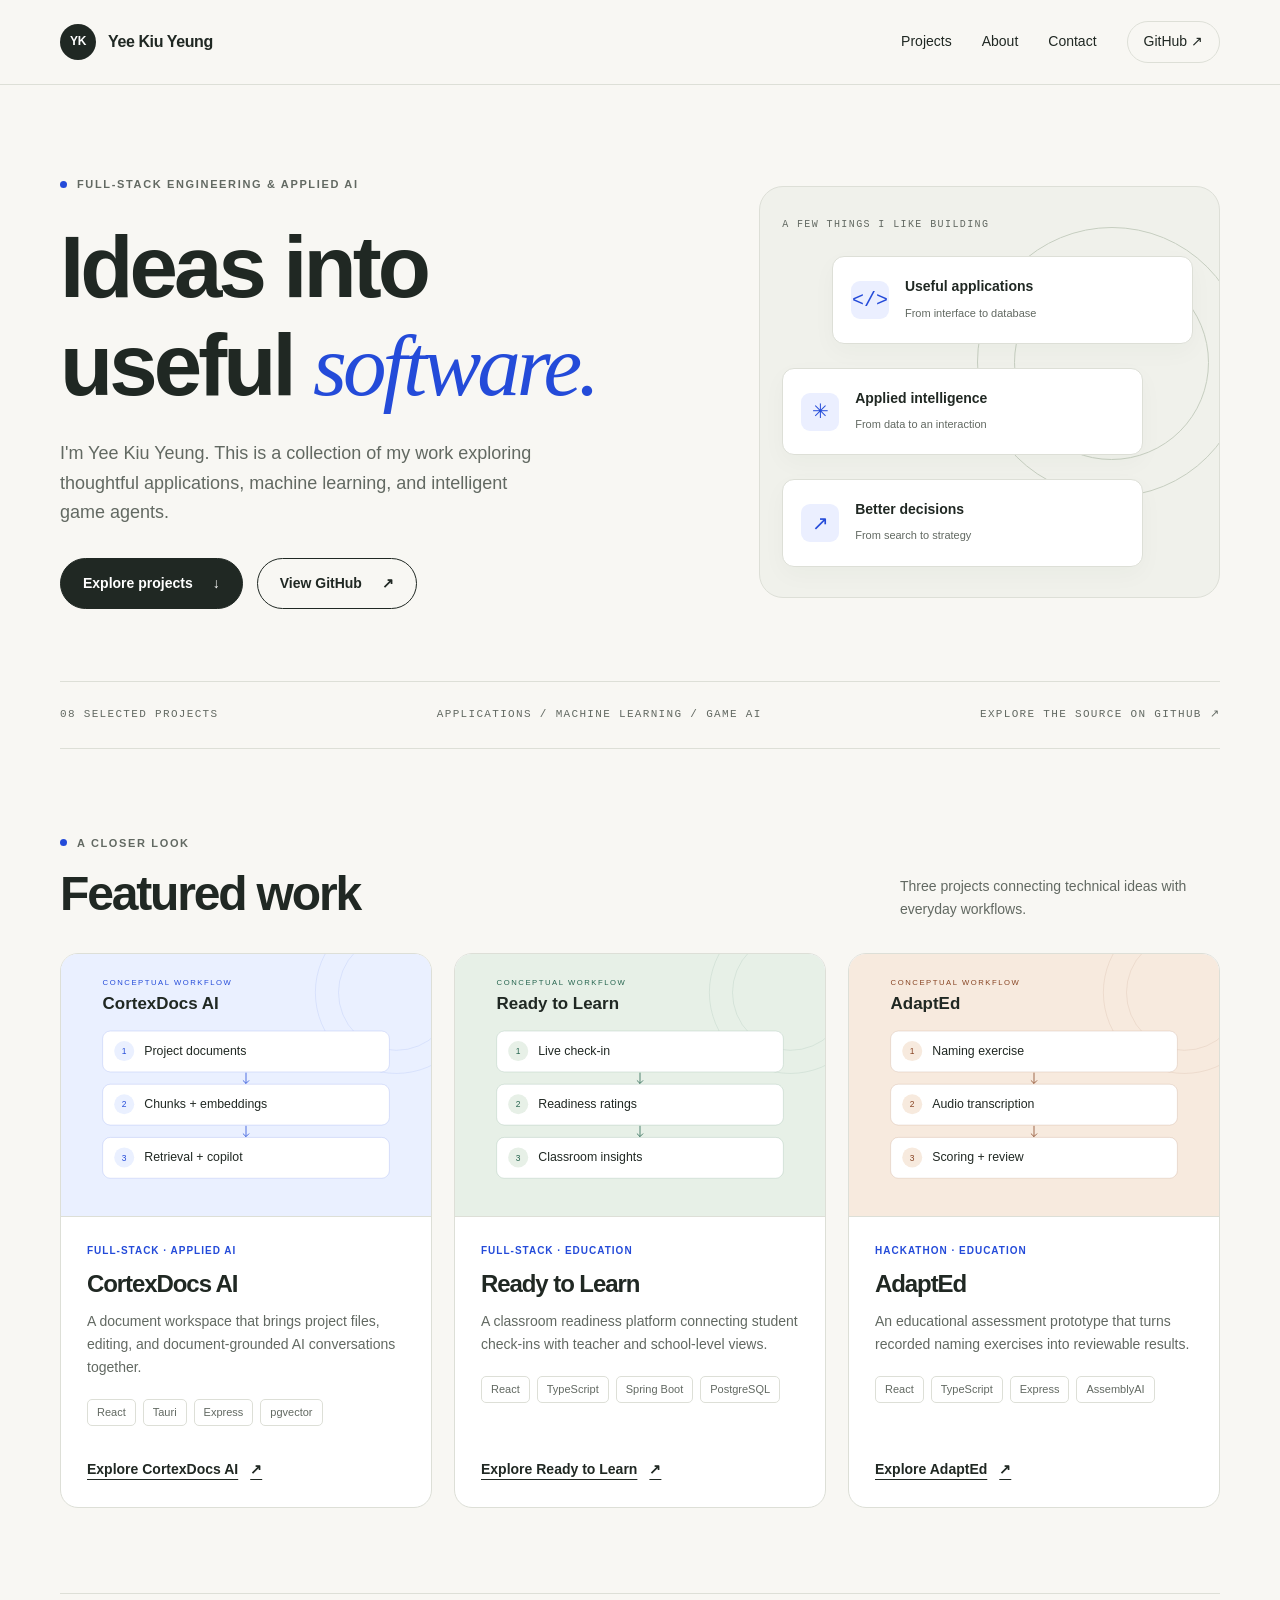
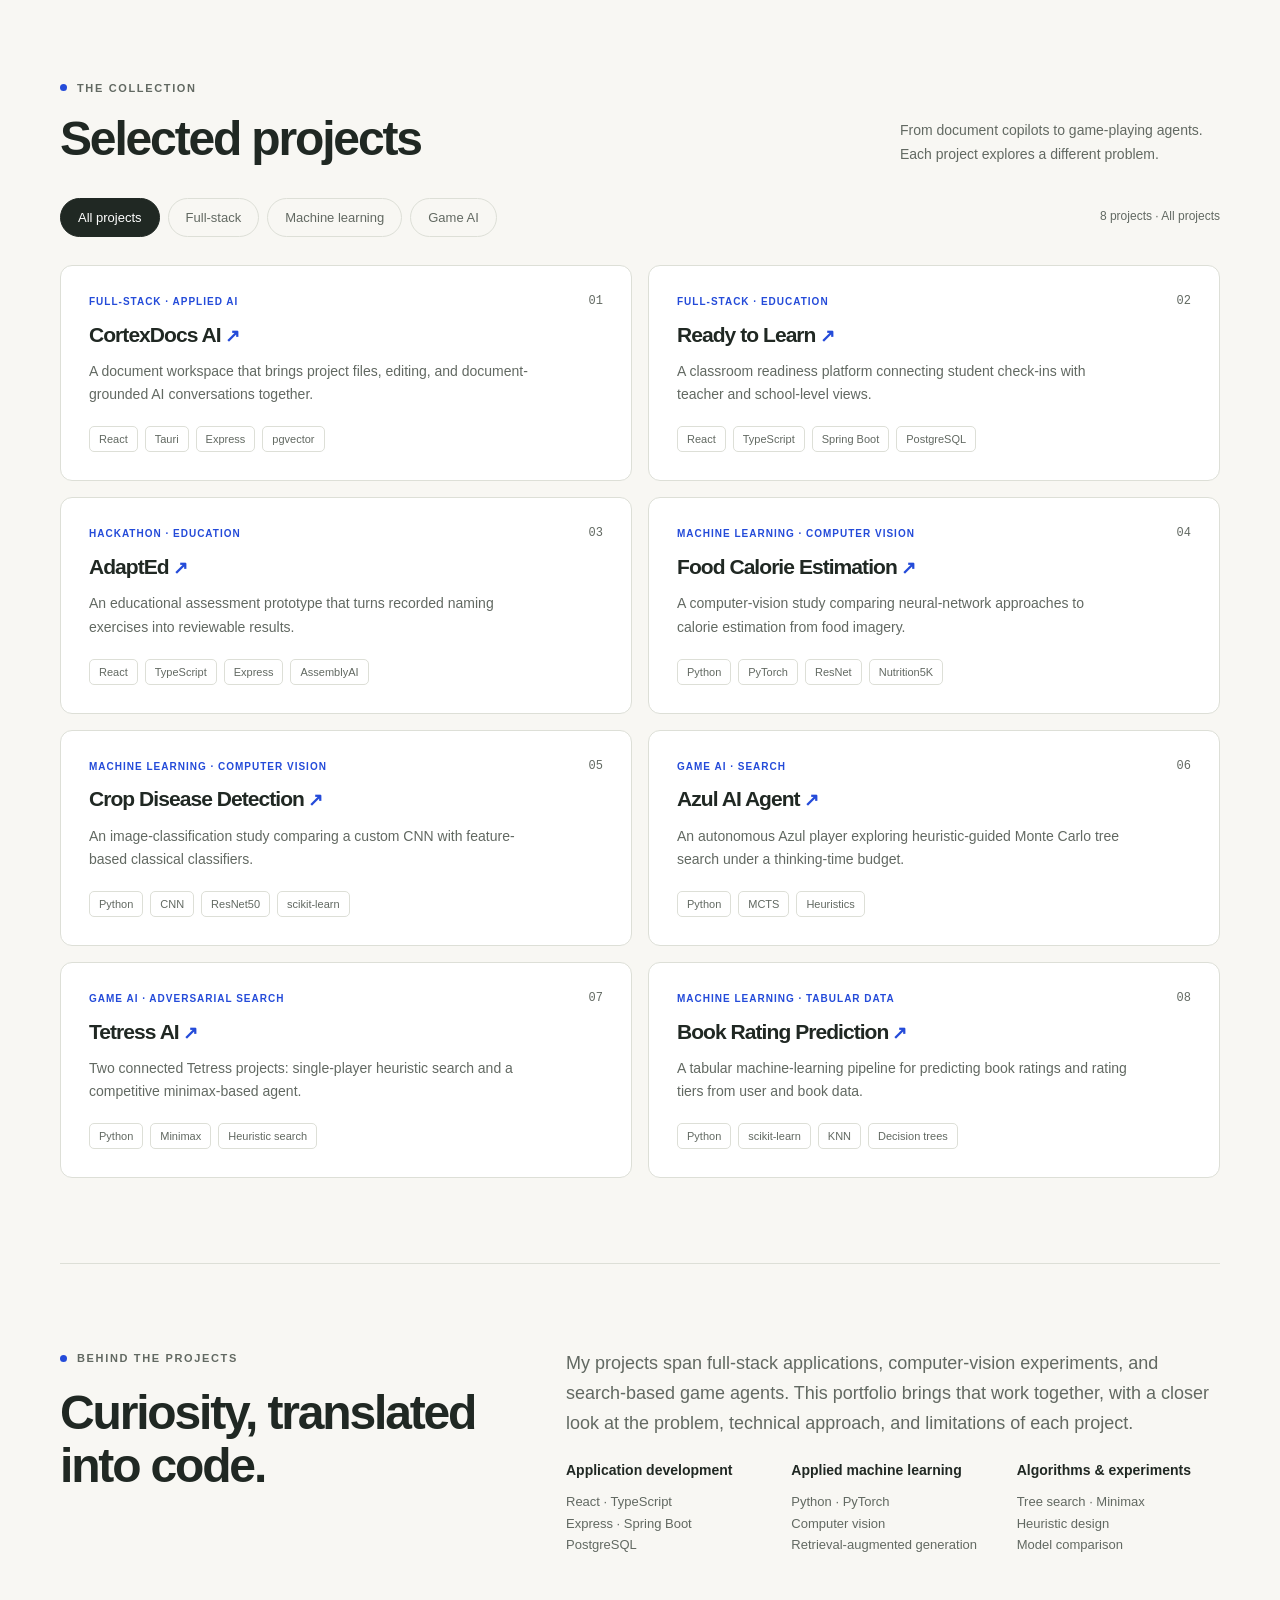
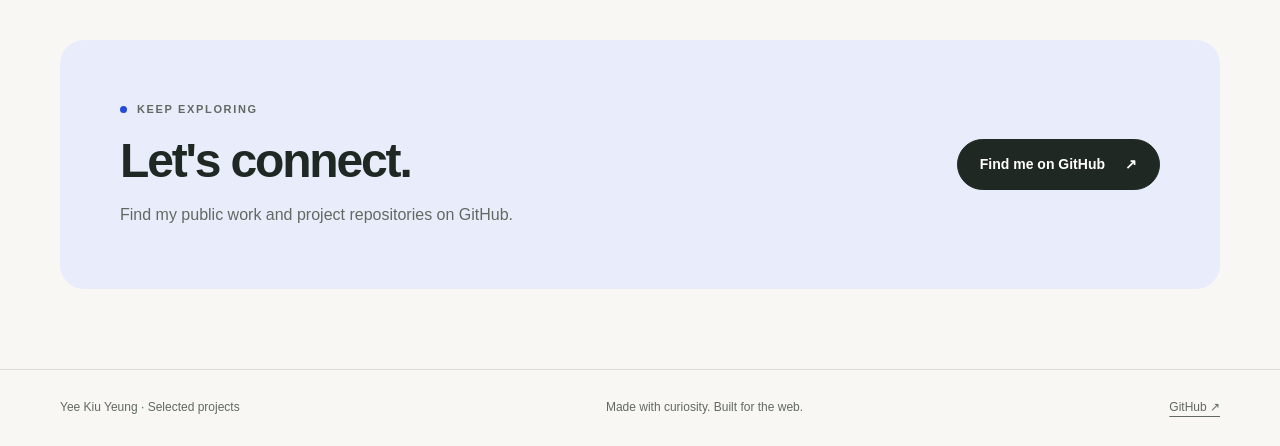
==== index.html @ 4e9853c0 "update website" ====
<!doctype html>
<html lang="en">
<head>
  <meta charset="utf-8">
  <meta name="viewport" content="width=device-width, initial-scale=1">
  <meta name="description" content="Explore Yee Kiu Yeung’s portfolio of full-stack applications, applied machine learning, and intelligent game agents.">
  <meta name="theme-color" content="#f8f7f3">
  <title>Full-stack engineering &amp; applied AI | Yee Kiu Yeung</title>
  <link rel="canonical" href="https://yeungeqq.github.io/personal_website/">
  <meta property="og:type" content="website">
  <meta property="og:title" content="Full-stack engineering &amp; applied AI | Yee Kiu Yeung">
  <meta property="og:description" content="Explore Yee Kiu Yeung’s portfolio of full-stack applications, applied machine learning, and intelligent game agents.">
  <meta property="og:url" content="https://yeungeqq.github.io/personal_website/">
  <meta property="og:site_name" content="Yee Kiu Yeung — Portfolio">
  <meta name="twitter:card" content="summary">
  <link rel="icon" href="./assets/images/favicon.svg" type="image/svg+xml">
  <link rel="stylesheet" href="./assets/css/styles.css">
  <script src="./assets/js/main.js" defer></script>
</head>
<body>
  <a class="skip-link" href="#main">Skip to content</a>
  <header class="site-header">
    <div class="wrap header-inner">
      <a class="brand" href="./index.html" aria-label="Yee Kiu Yeung, home"><span class="monogram" aria-hidden="true">YK</span>Yee Kiu Yeung</a>
      <button class="menu-toggle" type="button" data-menu-toggle aria-expanded="false" aria-controls="site-navigation" hidden>Menu</button>
      <nav class="site-nav" id="site-navigation" aria-label="Main navigation">
        <a href="./index.html#projects">Projects</a><a href="./index.html#about">About</a><a href="./index.html#contact">Contact</a>
        <a class="nav-github" href="https://github.com/yeungeqq">GitHub <span aria-hidden="true">↗</span></a>
      </nav>
    </div>
  </header>
  <main id="main">
    <div class="wrap">
      <section class="hero" aria-labelledby="intro-title">
        <div class="hero-copy"><div class="eyebrow">Full-stack engineering &amp; applied AI</div>
          <h1 id="intro-title">Ideas into<br>useful <em>software.</em></h1>
          <p>I'm Yee Kiu Yeung. This is a collection of my work exploring thoughtful applications, machine learning, and intelligent game agents.</p>
          <div class="actions"><a class="button primary" href="#projects">Explore projects <span aria-hidden="true">↓</span></a><a class="button" href="https://github.com/yeungeqq">View GitHub <span aria-hidden="true">↗</span></a></div>
        </div>
        <div class="hero-art" aria-hidden="true"><div class="art-label">A FEW THINGS I LIKE BUILDING</div><div class="orbit"></div><div class="orbit second"></div>
          <div class="art-block"><span class="art-symbol">&lt;/&gt;</span><div><b>Useful applications</b><small>From interface to database</small></div></div>
          <div class="art-block"><span class="art-symbol">✳</span><div><b>Applied intelligence</b><small>From data to an interaction</small></div></div>
          <div class="art-block"><span class="art-symbol">↗</span><div><b>Better decisions</b><small>From search to strategy</small></div></div>
        </div>
      </section>
      <div class="intro-strip"><span>08 selected projects</span><span>Applications / Machine learning / Game AI</span><span>Explore the source on GitHub ↗</span></div>
      <section class="section" aria-labelledby="featured-title"><div class="section-heading"><div><div class="eyebrow">A closer look</div><h2 id="featured-title">Featured work</h2></div><p>Three projects connecting technical ideas with everyday workflows.</p></div><div class="featured-grid"><article class="featured-card">
      <div class="project-visual"><img src="./assets/images/cortexdocs.svg" alt="Conceptual workflow: Project documents → Chunks + embeddings → Retrieval + copilot" width="480" height="340" loading="lazy"></div>
      <div class="featured-body"><span class="category-label">Full-stack · Applied AI</span><h3>CortexDocs AI</h3><p>A document workspace that brings project files, editing, and document-grounded AI conversations together.</p><ul class="tags" aria-label="Technologies"><li>React</li><li>Tauri</li><li>Express</li><li>pgvector</li></ul><a class="text-link" href="./projects/cortexdocs.html">Explore CortexDocs AI <span aria-hidden="true">↗</span></a></div>
    </article><article class="featured-card">
      <div class="project-visual"><img src="./assets/images/ready-to-learn.svg" alt="Conceptual workflow: Live check-in → Readiness ratings → Classroom insights" width="480" height="340" loading="lazy"></div>
      <div class="featured-body"><span class="category-label">Full-stack · Education</span><h3>Ready to Learn</h3><p>A classroom readiness platform connecting student check-ins with teacher and school-level views.</p><ul class="tags" aria-label="Technologies"><li>React</li><li>TypeScript</li><li>Spring Boot</li><li>PostgreSQL</li></ul><a class="text-link" href="./projects/ready-to-learn.html">Explore Ready to Learn <span aria-hidden="true">↗</span></a></div>
    </article><article class="featured-card">
      <div class="project-visual"><img src="./assets/images/adapted.svg" alt="Conceptual workflow: Naming exercise → Audio transcription → Scoring + review" width="480" height="340" loading="lazy"></div>
      <div class="featured-body"><span class="category-label">Hackathon · Education</span><h3>AdaptEd</h3><p>An educational assessment prototype that turns recorded naming exercises into reviewable results.</p><ul class="tags" aria-label="Technologies"><li>React</li><li>TypeScript</li><li>Express</li><li>AssemblyAI</li></ul><a class="text-link" href="./projects/adapted.html">Explore AdaptEd <span aria-hidden="true">↗</span></a></div>
    </article></div></section>
      <section class="section all-projects" id="projects" aria-labelledby="projects-title"><div class="section-heading"><div><div class="eyebrow">The collection</div><h2 id="projects-title">Selected projects</h2></div><p>From document copilots to game-playing agents. Each project explores a different problem.</p></div>
        <div class="filter-bar"><div class="filters" data-filters role="group" aria-label="Filter projects by category" hidden>
          <button type="button" data-category="all" aria-pressed="true">All projects</button><button type="button" data-category="full-stack" aria-pressed="false">Full-stack</button><button type="button" data-category="machine-learning" aria-pressed="false">Machine learning</button><button type="button" data-category="game-ai" aria-pressed="false">Game AI</button>
        </div><p class="filter-status" data-filter-status role="status" aria-live="polite" aria-atomic="true">8 projects · All projects</p></div><div class="project-grid"><article class="project-card" data-project-card data-category="full-stack">
      <div class="card-top"><div><div class="category-label">Full-stack · Applied AI</div><h3><a href="./projects/cortexdocs.html">CortexDocs AI</a></h3></div><span class="project-number" aria-hidden="true">01</span></div>
      <p>A document workspace that brings project files, editing, and document-grounded AI conversations together.</p><ul class="tags" aria-label="Technologies"><li>React</li><li>Tauri</li><li>Express</li><li>pgvector</li></ul></article><article class="project-card" data-project-card data-category="full-stack">
      <div class="card-top"><div><div class="category-label">Full-stack · Education</div><h3><a href="./projects/ready-to-learn.html">Ready to Learn</a></h3></div><span class="project-number" aria-hidden="true">02</span></div>
      <p>A classroom readiness platform connecting student check-ins with teacher and school-level views.</p><ul class="tags" aria-label="Technologies"><li>React</li><li>TypeScript</li><li>Spring Boot</li><li>PostgreSQL</li></ul></article><article class="project-card" data-project-card data-category="full-stack">
      <div class="card-top"><div><div class="category-label">Hackathon · Education</div><h3><a href="./projects/adapted.html">AdaptEd</a></h3></div><span class="project-number" aria-hidden="true">03</span></div>
      <p>An educational assessment prototype that turns recorded naming exercises into reviewable results.</p><ul class="tags" aria-label="Technologies"><li>React</li><li>TypeScript</li><li>Express</li><li>AssemblyAI</li></ul></article><article class="project-card" data-project-card data-category="machine-learning">
      <div class="card-top"><div><div class="category-label">Machine learning · Computer vision</div><h3><a href="./projects/food-calorie-estimation.html">Food Calorie Estimation</a></h3></div><span class="project-number" aria-hidden="true">04</span></div>
      <p>A computer-vision study comparing neural-network approaches to calorie estimation from food imagery.</p><ul class="tags" aria-label="Technologies"><li>Python</li><li>PyTorch</li><li>ResNet</li><li>Nutrition5K</li></ul></article><article class="project-card" data-project-card data-category="machine-learning">
      <div class="card-top"><div><div class="category-label">Machine learning · Computer vision</div><h3><a href="./projects/crop-disease-detection.html">Crop Disease Detection</a></h3></div><span class="project-number" aria-hidden="true">05</span></div>
      <p>An image-classification study comparing a custom CNN with feature-based classical classifiers.</p><ul class="tags" aria-label="Technologies"><li>Python</li><li>CNN</li><li>ResNet50</li><li>scikit-learn</li></ul></article><article class="project-card" data-project-card data-category="game-ai">
      <div class="card-top"><div><div class="category-label">Game AI · Search</div><h3><a href="./projects/azul-ai.html">Azul AI Agent</a></h3></div><span class="project-number" aria-hidden="true">06</span></div>
      <p>An autonomous Azul player exploring heuristic-guided Monte Carlo tree search under a thinking-time budget.</p><ul class="tags" aria-label="Technologies"><li>Python</li><li>MCTS</li><li>Heuristics</li></ul></article><article class="project-card" data-project-card data-category="game-ai">
      <div class="card-top"><div><div class="category-label">Game AI · Adversarial search</div><h3><a href="./projects/tetress-ai.html">Tetress AI</a></h3></div><span class="project-number" aria-hidden="true">07</span></div>
      <p>Two connected Tetress projects: single-player heuristic search and a competitive minimax-based agent.</p><ul class="tags" aria-label="Technologies"><li>Python</li><li>Minimax</li><li>Heuristic search</li></ul></article><article class="project-card" data-project-card data-category="machine-learning">
      <div class="card-top"><div><div class="category-label">Machine learning · Tabular data</div><h3><a href="./projects/book-rating-prediction.html">Book Rating Prediction</a></h3></div><span class="project-number" aria-hidden="true">08</span></div>
      <p>A tabular machine-learning pipeline for predicting book ratings and rating tiers from user and book data.</p><ul class="tags" aria-label="Technologies"><li>Python</li><li>scikit-learn</li><li>KNN</li><li>Decision trees</li></ul></article></div>
      </section>
      <section class="section about" id="about" aria-labelledby="about-title"><div><div class="eyebrow">Behind the projects</div><h2 id="about-title">Curiosity, translated<br>into code.</h2></div><div class="about-copy"><p>My projects span full-stack applications, computer-vision experiments, and search-based game agents. This portfolio brings that work together, with a closer look at the problem, technical approach, and limitations of each project.</p><div class="skills"><div><h3>Application development</h3><p>React · TypeScript<br>Express · Spring Boot<br>PostgreSQL</p></div><div><h3>Applied machine learning</h3><p>Python · PyTorch<br>Computer vision<br>Retrieval-augmented generation</p></div><div><h3>Algorithms &amp; experiments</h3><p>Tree search · Minimax<br>Heuristic design<br>Model comparison</p></div></div></div></section>
      <section class="contact" id="contact" aria-labelledby="contact-title"><div><div class="eyebrow">Keep exploring</div><h2 id="contact-title">Let's connect.</h2><p>Find my public work and project repositories on GitHub.</p></div><a class="button primary" href="https://github.com/yeungeqq">Find me on GitHub <span aria-hidden="true">↗</span></a></section>
    </div></main>
  <footer class="site-footer"><div class="wrap footer-inner"><span>Yee Kiu Yeung · Selected projects</span><span>Made with curiosity. Built for the web.</span><a href="https://github.com/yeungeqq">GitHub ↗</a></div></footer>
</body>
</html>
---- assets/css/styles.css ----
/* Shared design system. No external fonts or runtime dependencies. */
:root {
  color-scheme: light;
  --paper: #f8f7f3;
  --ink: #202823;
  --muted: #626962;
  --line: #dddfd7;
  --blue: #244bd9;
  --white: #fff;
  --radius: 18px;
  --max: 1160px;
}
* { box-sizing: border-box; }
html { scroll-behavior: smooth; scroll-padding-top: 100px; }
body { margin: 0; background: var(--paper); color: var(--ink); font: 16px/1.65 -apple-system, BlinkMacSystemFont, 'Segoe UI', sans-serif; }
[hidden] { display: none !important; }
a { color: inherit; text-decoration-thickness: 1px; text-underline-offset: 5px; }
a:hover { color: var(--blue); }
button { font: inherit; cursor: pointer; }
button, a { -webkit-tap-highlight-color: transparent; }
:focus-visible { outline: 3px solid var(--blue); outline-offset: 5px; }
img { display: block; width: 100%; height: auto; }
figure { margin: 0; }
h1, h2, h3, p { margin: 0; }
h1, h2, h3 { line-height: 1.12; letter-spacing: -.045em; }
h1 { font-size: clamp(2.9rem, 6.8vw, 5.75rem); font-weight: 600; }
h2 { font-size: clamp(2rem, 4vw, 3rem); font-weight: 600; }
h3 { font-size: 1.5rem; font-weight: 600; }
p { color: var(--muted); }
.wrap { width: min(var(--max), calc(100% - 64px)); margin-inline: auto; }
.skip-link { position: fixed; top: -100px; left: 20px; z-index: 10; padding: 12px 20px; background: var(--white); }
.skip-link:focus { top: 12px; }
.site-header { position: sticky; top: 0; z-index: 5; background: rgba(248,247,243,.97); border-bottom: 1px solid var(--line); }
.header-inner { min-height: 84px; display: flex; align-items: center; justify-content: space-between; gap: 24px; }
.brand { display: inline-flex; align-items: center; gap: 12px; text-decoration: none; font-weight: 650; letter-spacing: -.025em; white-space: nowrap; }
.monogram { display: grid; place-items: center; width: 36px; height: 36px; border-radius: 50%; background: var(--ink); color: white; font-size: 12px; letter-spacing: -.02em; }
.site-nav { display: flex; align-items: center; gap: 30px; }
.site-nav a { font-size: 14px; text-decoration: none; }
.site-nav .nav-github { border: 1px solid var(--line); border-radius: 30px; padding: 8px 16px; }
.menu-toggle { display: none; border: 1px solid var(--line); background: transparent; border-radius: 8px; padding: 7px 12px; }
.eyebrow { display: flex; align-items: center; gap: 10px; text-transform: uppercase; letter-spacing: .15em; font-size: 11px; font-weight: 650; color: var(--muted); }
.eyebrow::before { content: ''; width: 7px; height: 7px; background: var(--blue); border-radius: 50%; flex-shrink: 0; }
.hero { padding-block: 90px 72px; display: grid; grid-template-columns: 1.4fr 1fr; align-items: center; gap: 54px; }
.hero h1 { margin-block: 25px; }
.hero h1 em { color: var(--blue); font-family: Georgia, serif; font-weight: 400; }
.hero-copy > p { font-size: 18px; max-width: 490px; }
.actions { display: flex; flex-wrap: wrap; gap: 14px; align-items: center; margin-top: 30px; }
.button { display: inline-flex; align-items: center; justify-content: center; gap: 20px; padding: 13px 22px; border: 1px solid var(--ink); border-radius: 30px; text-decoration: none; font-size: 14px; font-weight: 600; }
.button.primary { background: var(--ink); color: white; }
.button:hover { border-color: var(--blue); background: var(--blue); color: white; }
.text-link { display: inline-flex; gap: 12px; align-items: center; font-size: 14px; font-weight: 600; }
.hero-art { position: relative; padding: 30px 22px; min-height: 350px; border: 1px solid var(--line); border-radius: 24px; background: #f0f1eb; overflow: hidden; }
.art-label { font: 10px/1.5 monospace; letter-spacing: .14em; color: var(--muted); }
.orbit { position: absolute; width: 270px; height: 270px; border: 1px solid #c6cec0; border-radius: 50%; right: -28px; top: 40px; }
.orbit.second { width: 195px; height: 195px; right: 10px; top: 78px; }
.art-block { position: relative; display: flex; align-items: center; gap: 16px; width: 87%; margin-top: 24px; padding: 18px; background: var(--white); border: 1px solid var(--line); border-radius: 12px; box-shadow: 0 8px 24px #26332408; }
.art-block:nth-of-type(4) { margin-left: 12%; }
.art-block b { display: block; font-size: 14px; font-weight: 600; }
.art-block small { color: var(--muted); font-size: 11px; }
.art-symbol { display: grid; place-items: center; width: 38px; height: 38px; border-radius: 9px; background: #ebefff; color: var(--blue); font: 20px monospace; flex-shrink: 0; }
.intro-strip { display: flex; justify-content: space-between; gap: 20px; flex-wrap: wrap; padding: 24px 0; border-top: 1px solid var(--line); border-bottom: 1px solid var(--line); color: var(--muted); font: 11px/1.6 monospace; text-transform: uppercase; letter-spacing: .12em; }
.section { padding-block: 85px; }
.section-heading { display: flex; justify-content: space-between; align-items: end; gap: 24px; margin-bottom: 32px; }
.section-heading .eyebrow { margin-bottom: 15px; }
.section-heading > p { max-width: 320px; font-size: 14px; }
.featured-grid { display: grid; grid-template-columns: repeat(3, 1fr); gap: 22px; }
.featured-card { display: flex; flex-direction: column; min-width: 0; border-radius: var(--radius); background: var(--white); border: 1px solid var(--line); overflow: hidden; transition: transform .2s, box-shadow .2s; }
.featured-card:hover { transform: translateY(-4px); box-shadow: 0 12px 30px #2028230c; }
.project-visual { background: #eef1fb; border-bottom: 1px solid var(--line); }
.featured-body { padding: 26px; display: flex; flex-direction: column; flex: 1; align-items: start; }
.category-label { font-size: 10px; text-transform: uppercase; letter-spacing: .1em; color: var(--blue); font-weight: 700; margin-bottom: 12px; }
.featured-body h3 { margin-bottom: 12px; }
.featured-body p { font-size: 14px; }
.tags { display: flex; flex-wrap: wrap; gap: 7px; padding: 0; list-style: none; margin: 20px 0; }
.tags li { font-size: 11px; border: 1px solid var(--line); padding: 3px 9px; border-radius: 5px; color: var(--muted); }
.featured-body .text-link { margin-top: auto; padding-top: 12px; }
.all-projects { border-top: 1px solid var(--line); }
.filter-bar { display: flex; align-items: center; justify-content: space-between; flex-wrap: wrap; gap: 18px; margin-bottom: 28px; }
.filters { display: flex; flex-wrap: wrap; gap: 8px; }
.filters button { border: 1px solid var(--line); border-radius: 30px; background: transparent; padding: 8px 17px; font-size: 13px; color: var(--muted); }
.filters button[aria-pressed='true'] { background: var(--ink); border-color: var(--ink); color: white; }
.filter-status { font-size: 12px; }
.project-grid { display: grid; grid-template-columns: repeat(2, 1fr); gap: 16px; }
.project-card { padding: 28px; background: var(--white); border: 1px solid var(--line); border-radius: 12px; min-width: 0; }
.card-top { display: flex; justify-content: space-between; align-items: start; gap: 20px; }
.project-card h3 { font-size: 21px; }
.project-card h3 a { text-decoration: none; }
.project-card h3 a::after { content: ' ↗'; color: var(--blue); font-size: 18px; }
.project-number { font: 12px monospace; color: var(--muted); }
.project-card p { font-size: 14px; margin-top: 14px; max-width: 450px; }
.project-card .tags { margin-bottom: 0; }
.about { display: grid; grid-template-columns: 1fr 1.5fr; gap: 70px; border-top: 1px solid var(--line); }
.about h2 { margin-top: 18px; }
.about-copy > p { font-size: 18px; margin-bottom: 25px; }
.skills { display: grid; grid-template-columns: repeat(3, 1fr); gap: 22px; }
.skills h3 { font-size: 14px; letter-spacing: 0; margin-bottom: 12px; }
.skills p { font-size: 13px; }
.contact { padding: 60px; border-radius: 24px; background: #e9edfb; display: flex; justify-content: space-between; align-items: center; gap: 30px; margin-bottom: 80px; }
.contact h2 { margin: 15px 0; }
.contact p { max-width: 490px; }
.contact .button { flex-shrink: 0; }
.site-footer { border-top: 1px solid var(--line); padding-block: 28px; }
.footer-inner { display: flex; justify-content: space-between; gap: 20px; font-size: 12px; color: var(--muted); }
.detail-hero { padding-block: 48px 40px; }
.back-link { font-size: 13px; }
.detail-hero .eyebrow { margin: 45px 0 18px; }
.detail-hero h1 { font-size: clamp(2.6rem, 6vw, 4.7rem); max-width: 950px; }
.detail-lead { font-size: 21px; max-width: 720px; margin-top: 24px; }
.detail-layout { display: grid; grid-template-columns: minmax(0, 2fr) minmax(0, 1fr); gap: 70px; padding-block: 40px 80px; }
.detail-figure { border: 1px solid var(--line); border-radius: var(--radius); overflow: hidden; }
.detail-figure img { max-height: 420px; object-fit: contain; background: #f0f2fa; }
figcaption { padding: 14px 20px; font-size: 12px; color: var(--muted); background: var(--white); }
.prose h2 { font-size: 26px; margin: 35px 0 16px; }
.prose li { color: var(--muted); margin-bottom: 10px; }
.prose ul { padding-left: 22px; }
.project-aside { align-self: start; padding: 28px; border: 1px solid var(--line); border-radius: var(--radius); background: var(--white); }
.project-aside h2 { font-size: 18px; margin-bottom: 18px; letter-spacing: -.02em; }
.project-aside p { font-size: 13px; }
.project-aside .button { margin-block: 10px 20px; }
.project-aside .text-link { display: flex; margin: 14px 0; }
.note { margin-top: 28px; padding: 20px; border-left: 3px solid var(--blue); background: #eceffc; font-size: 14px; }
.next-project { display: flex; flex-wrap: wrap; justify-content: space-between; gap: 20px; padding-block: 28px; border-top: 1px solid var(--line); margin-bottom: 35px; }
@media (max-width: 1000px) {
  .hero { gap: 30px; grid-template-columns: 1.25fr 1fr; }
  .hero-art { padding: 22px 15px; }
  .art-block { width: 95%; padding: 13px; }
  .art-block:nth-of-type(4) { margin-left: 5%; }
  .featured-grid { gap: 14px; }
  .featured-body { padding: 20px; }
  .about { gap: 35px; }
  .detail-layout { gap: 30px; }
}
@media (max-width: 760px) {
  .wrap { width: calc(100% - 36px); }
  .header-inner { min-height: 72px; flex-wrap: wrap; gap: 12px; padding-block: 15px; }
  .brand { font-size: 14px; }
  .menu-toggle:not([hidden]) { display: block; }
  .site-nav { flex-basis: 100%; flex-wrap: wrap; gap: 18px; padding-block: 10px; }
  .menu-toggle:not([hidden]) + .site-nav:not(.is-open) { display: none; }
  .hero { grid-template-columns: 1fr; padding-block: 55px 40px; }
  .hero h1 { max-width: 560px; }
  .hero-art { min-height: 340px; max-width: 500px; width: 100%; }
  .art-block { width: 80%; }
  .art-block:nth-of-type(4) { margin-left: 15%; }
  .section { padding-block: 55px; }
  .section-heading { align-items: start; flex-direction: column; }
  .featured-grid, .project-grid, .about, .detail-layout { grid-template-columns: 1fr; }
  .featured-grid { gap: 24px; }
  .featured-body { padding: 26px; }
  .project-visual img { max-height: 300px; object-fit: cover; }
  .skills { grid-template-columns: 1fr; }
  .contact { flex-direction: column; align-items: start; padding: 32px 25px; margin-bottom: 50px; }
  .footer-inner { flex-wrap: wrap; }
  .detail-lead { font-size: 18px; }
  .detail-layout { padding-top: 10px; }
  .intro-strip { font-size: 10px; }
}
@media (prefers-reduced-motion: reduce) {
  html { scroll-behavior: auto; }
  *, *::before, *::after { transition: none !important; animation: none !important; }
}
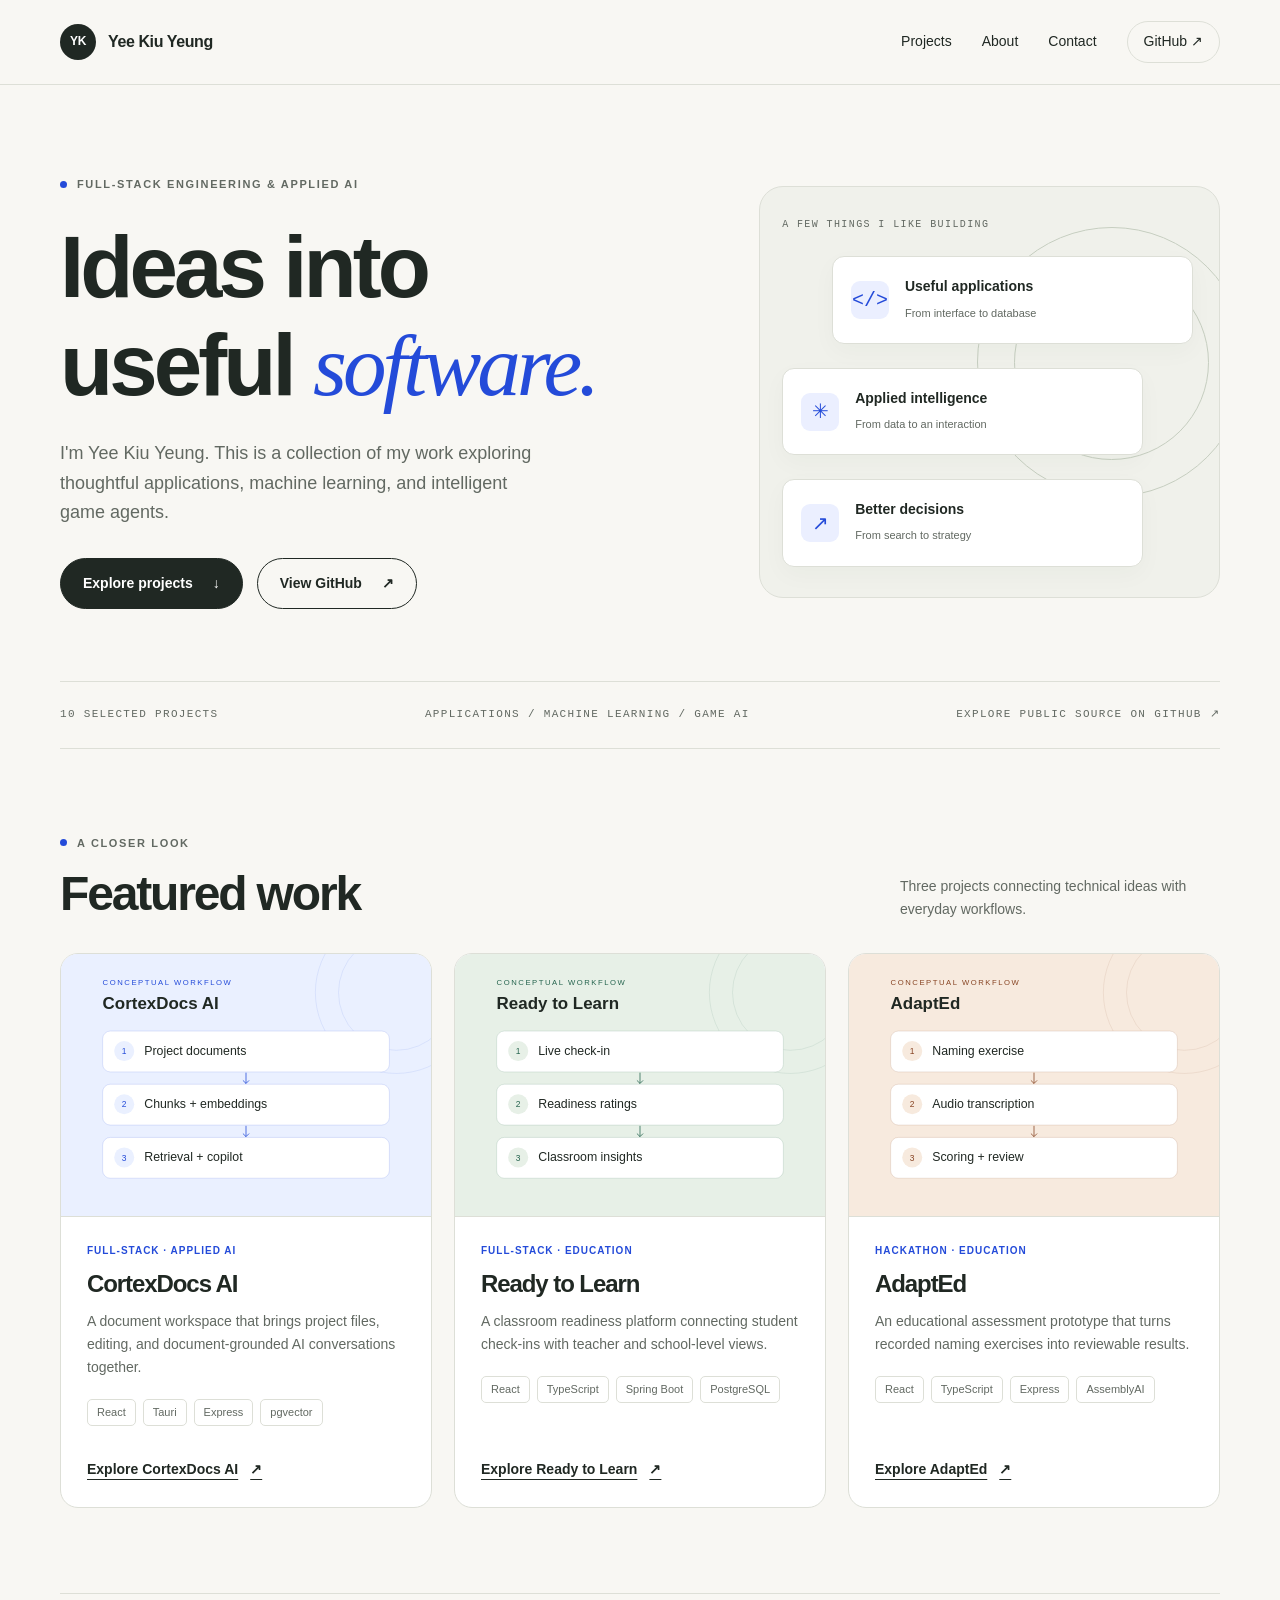
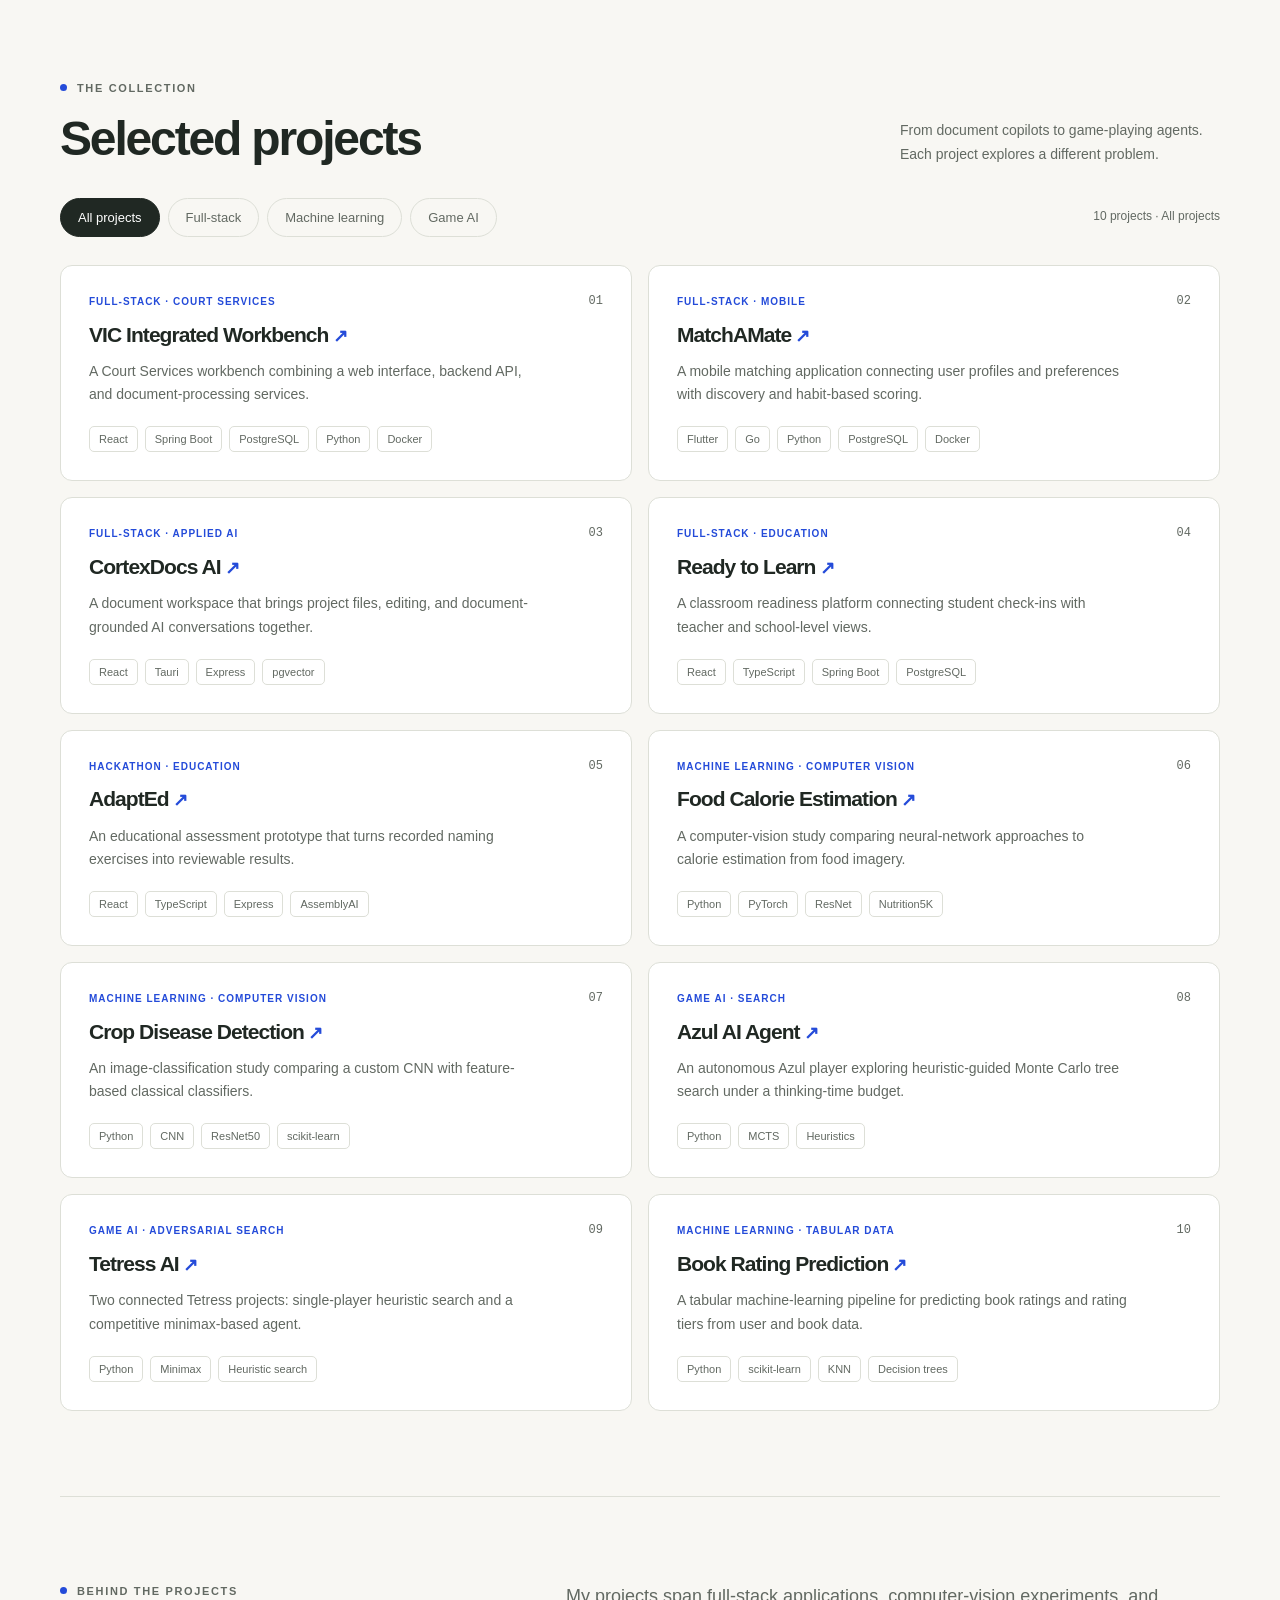
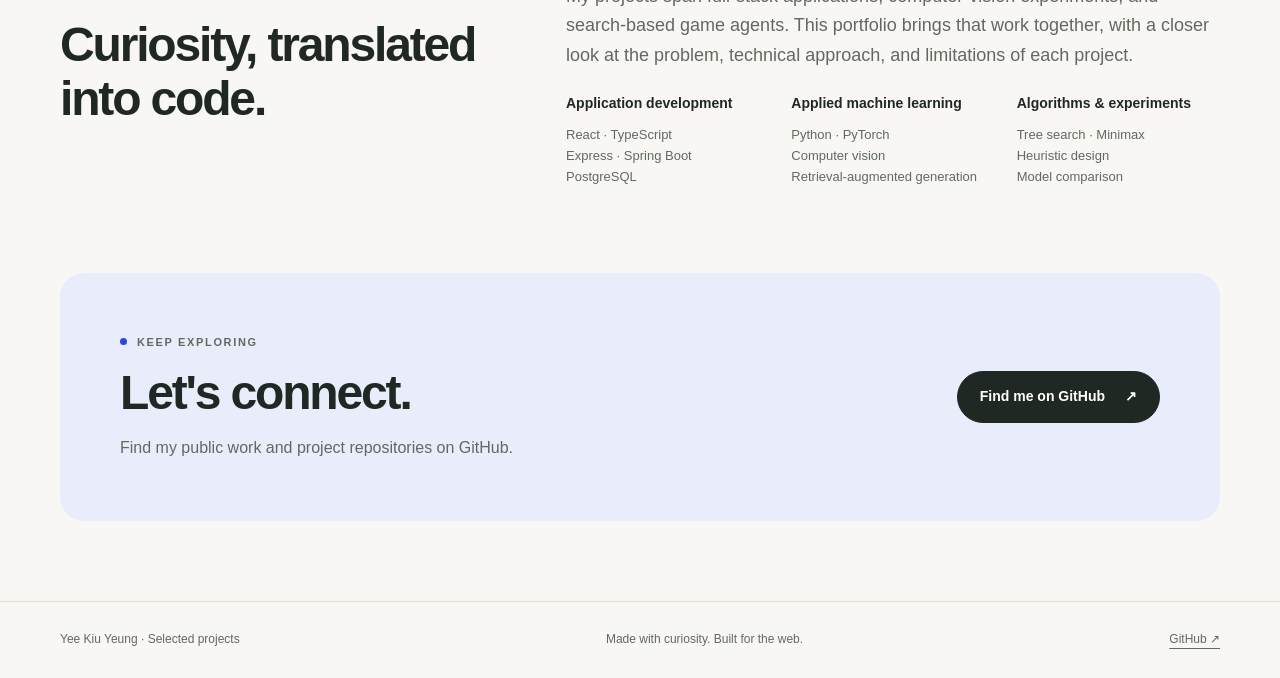
==== commit 35b636da: "update 2 new projects" ====
--- a/index.html
+++ b/index.html
@@ -43,7 +43,7 @@
           <div class="art-block"><span class="art-symbol">↗</span><div><b>Better decisions</b><small>From search to strategy</small></div></div>
         </div>
       </section>
-      <div class="intro-strip"><span>08 selected projects</span><span>Applications / Machine learning / Game AI</span><span>Explore the source on GitHub ↗</span></div>
+      <div class="intro-strip"><span>10 selected projects</span><span>Applications / Machine learning / Game AI</span><span>Explore public source on GitHub ↗</span></div>
       <section class="section" aria-labelledby="featured-title"><div class="section-heading"><div><div class="eyebrow">A closer look</div><h2 id="featured-title">Featured work</h2></div><p>Three projects connecting technical ideas with everyday workflows.</p></div><div class="featured-grid"><article class="featured-card">
       <div class="project-visual"><img src="./assets/images/cortexdocs.svg" alt="Conceptual workflow: Project documents → Chunks + embeddings → Retrieval + copilot" width="480" height="340" loading="lazy"></div>
       <div class="featured-body"><span class="category-label">Full-stack · Applied AI</span><h3>CortexDocs AI</h3><p>A document workspace that brings project files, editing, and document-grounded AI conversations together.</p><ul class="tags" aria-label="Technologies"><li>React</li><li>Tauri</li><li>Express</li><li>pgvector</li></ul><a class="text-link" href="./projects/cortexdocs.html">Explore CortexDocs AI <span aria-hidden="true">↗</span></a></div>
@@ -57,22 +57,26 @@
       <section class="section all-projects" id="projects" aria-labelledby="projects-title"><div class="section-heading"><div><div class="eyebrow">The collection</div><h2 id="projects-title">Selected projects</h2></div><p>From document copilots to game-playing agents. Each project explores a different problem.</p></div>
         <div class="filter-bar"><div class="filters" data-filters role="group" aria-label="Filter projects by category" hidden>
           <button type="button" data-category="all" aria-pressed="true">All projects</button><button type="button" data-category="full-stack" aria-pressed="false">Full-stack</button><button type="button" data-category="machine-learning" aria-pressed="false">Machine learning</button><button type="button" data-category="game-ai" aria-pressed="false">Game AI</button>
-        </div><p class="filter-status" data-filter-status role="status" aria-live="polite" aria-atomic="true">8 projects · All projects</p></div><div class="project-grid"><article class="project-card" data-project-card data-category="full-stack">
-      <div class="card-top"><div><div class="category-label">Full-stack · Applied AI</div><h3><a href="./projects/cortexdocs.html">CortexDocs AI</a></h3></div><span class="project-number" aria-hidden="true">01</span></div>
+        </div><p class="filter-status" data-filter-status role="status" aria-live="polite" aria-atomic="true">10 projects · All projects</p></div><div class="project-grid"><article class="project-card" data-project-card data-category="full-stack">
+      <div class="card-top"><div><div class="category-label">Full-stack · Court Services</div><h3><a href="./projects/vic-integrated-workbench.html">VIC Integrated Workbench</a></h3></div><span class="project-number" aria-hidden="true">01</span></div>
+      <p>A Court Services workbench combining a web interface, backend API, and document-processing services.</p><ul class="tags" aria-label="Technologies"><li>React</li><li>Spring Boot</li><li>PostgreSQL</li><li>Python</li><li>Docker</li></ul></article><article class="project-card" data-project-card data-category="full-stack">
+      <div class="card-top"><div><div class="category-label">Full-stack · Mobile</div><h3><a href="./projects/matchamate.html">MatchAMate</a></h3></div><span class="project-number" aria-hidden="true">02</span></div>
+      <p>A mobile matching application connecting user profiles and preferences with discovery and habit-based scoring.</p><ul class="tags" aria-label="Technologies"><li>Flutter</li><li>Go</li><li>Python</li><li>PostgreSQL</li><li>Docker</li></ul></article><article class="project-card" data-project-card data-category="full-stack">
+      <div class="card-top"><div><div class="category-label">Full-stack · Applied AI</div><h3><a href="./projects/cortexdocs.html">CortexDocs AI</a></h3></div><span class="project-number" aria-hidden="true">03</span></div>
       <p>A document workspace that brings project files, editing, and document-grounded AI conversations together.</p><ul class="tags" aria-label="Technologies"><li>React</li><li>Tauri</li><li>Express</li><li>pgvector</li></ul></article><article class="project-card" data-project-card data-category="full-stack">
-      <div class="card-top"><div><div class="category-label">Full-stack · Education</div><h3><a href="./projects/ready-to-learn.html">Ready to Learn</a></h3></div><span class="project-number" aria-hidden="true">02</span></div>
+      <div class="card-top"><div><div class="category-label">Full-stack · Education</div><h3><a href="./projects/ready-to-learn.html">Ready to Learn</a></h3></div><span class="project-number" aria-hidden="true">04</span></div>
       <p>A classroom readiness platform connecting student check-ins with teacher and school-level views.</p><ul class="tags" aria-label="Technologies"><li>React</li><li>TypeScript</li><li>Spring Boot</li><li>PostgreSQL</li></ul></article><article class="project-card" data-project-card data-category="full-stack">
-      <div class="card-top"><div><div class="category-label">Hackathon · Education</div><h3><a href="./projects/adapted.html">AdaptEd</a></h3></div><span class="project-number" aria-hidden="true">03</span></div>
+      <div class="card-top"><div><div class="category-label">Hackathon · Education</div><h3><a href="./projects/adapted.html">AdaptEd</a></h3></div><span class="project-number" aria-hidden="true">05</span></div>
       <p>An educational assessment prototype that turns recorded naming exercises into reviewable results.</p><ul class="tags" aria-label="Technologies"><li>React</li><li>TypeScript</li><li>Express</li><li>AssemblyAI</li></ul></article><article class="project-card" data-project-card data-category="machine-learning">
-      <div class="card-top"><div><div class="category-label">Machine learning · Computer vision</div><h3><a href="./projects/food-calorie-estimation.html">Food Calorie Estimation</a></h3></div><span class="project-number" aria-hidden="true">04</span></div>
+      <div class="card-top"><div><div class="category-label">Machine learning · Computer vision</div><h3><a href="./projects/food-calorie-estimation.html">Food Calorie Estimation</a></h3></div><span class="project-number" aria-hidden="true">06</span></div>
       <p>A computer-vision study comparing neural-network approaches to calorie estimation from food imagery.</p><ul class="tags" aria-label="Technologies"><li>Python</li><li>PyTorch</li><li>ResNet</li><li>Nutrition5K</li></ul></article><article class="project-card" data-project-card data-category="machine-learning">
-      <div class="card-top"><div><div class="category-label">Machine learning · Computer vision</div><h3><a href="./projects/crop-disease-detection.html">Crop Disease Detection</a></h3></div><span class="project-number" aria-hidden="true">05</span></div>
+      <div class="card-top"><div><div class="category-label">Machine learning · Computer vision</div><h3><a href="./projects/crop-disease-detection.html">Crop Disease Detection</a></h3></div><span class="project-number" aria-hidden="true">07</span></div>
       <p>An image-classification study comparing a custom CNN with feature-based classical classifiers.</p><ul class="tags" aria-label="Technologies"><li>Python</li><li>CNN</li><li>ResNet50</li><li>scikit-learn</li></ul></article><article class="project-card" data-project-card data-category="game-ai">
-      <div class="card-top"><div><div class="category-label">Game AI · Search</div><h3><a href="./projects/azul-ai.html">Azul AI Agent</a></h3></div><span class="project-number" aria-hidden="true">06</span></div>
+      <div class="card-top"><div><div class="category-label">Game AI · Search</div><h3><a href="./projects/azul-ai.html">Azul AI Agent</a></h3></div><span class="project-number" aria-hidden="true">08</span></div>
       <p>An autonomous Azul player exploring heuristic-guided Monte Carlo tree search under a thinking-time budget.</p><ul class="tags" aria-label="Technologies"><li>Python</li><li>MCTS</li><li>Heuristics</li></ul></article><article class="project-card" data-project-card data-category="game-ai">
-      <div class="card-top"><div><div class="category-label">Game AI · Adversarial search</div><h3><a href="./projects/tetress-ai.html">Tetress AI</a></h3></div><span class="project-number" aria-hidden="true">07</span></div>
+      <div class="card-top"><div><div class="category-label">Game AI · Adversarial search</div><h3><a href="./projects/tetress-ai.html">Tetress AI</a></h3></div><span class="project-number" aria-hidden="true">09</span></div>
       <p>Two connected Tetress projects: single-player heuristic search and a competitive minimax-based agent.</p><ul class="tags" aria-label="Technologies"><li>Python</li><li>Minimax</li><li>Heuristic search</li></ul></article><article class="project-card" data-project-card data-category="machine-learning">
-      <div class="card-top"><div><div class="category-label">Machine learning · Tabular data</div><h3><a href="./projects/book-rating-prediction.html">Book Rating Prediction</a></h3></div><span class="project-number" aria-hidden="true">08</span></div>
+      <div class="card-top"><div><div class="category-label">Machine learning · Tabular data</div><h3><a href="./projects/book-rating-prediction.html">Book Rating Prediction</a></h3></div><span class="project-number" aria-hidden="true">10</span></div>
       <p>A tabular machine-learning pipeline for predicting book ratings and rating tiers from user and book data.</p><ul class="tags" aria-label="Technologies"><li>Python</li><li>scikit-learn</li><li>KNN</li><li>Decision trees</li></ul></article></div>
       </section>
       <section class="section about" id="about" aria-labelledby="about-title"><div><div class="eyebrow">Behind the projects</div><h2 id="about-title">Curiosity, translated<br>into code.</h2></div><div class="about-copy"><p>My projects span full-stack applications, computer-vision experiments, and search-based game agents. This portfolio brings that work together, with a closer look at the problem, technical approach, and limitations of each project.</p><div class="skills"><div><h3>Application development</h3><p>React · TypeScript<br>Express · Spring Boot<br>PostgreSQL</p></div><div><h3>Applied machine learning</h3><p>Python · PyTorch<br>Computer vision<br>Retrieval-augmented generation</p></div><div><h3>Algorithms &amp; experiments</h3><p>Tree search · Minimax<br>Heuristic design<br>Model comparison</p></div></div></div></section>
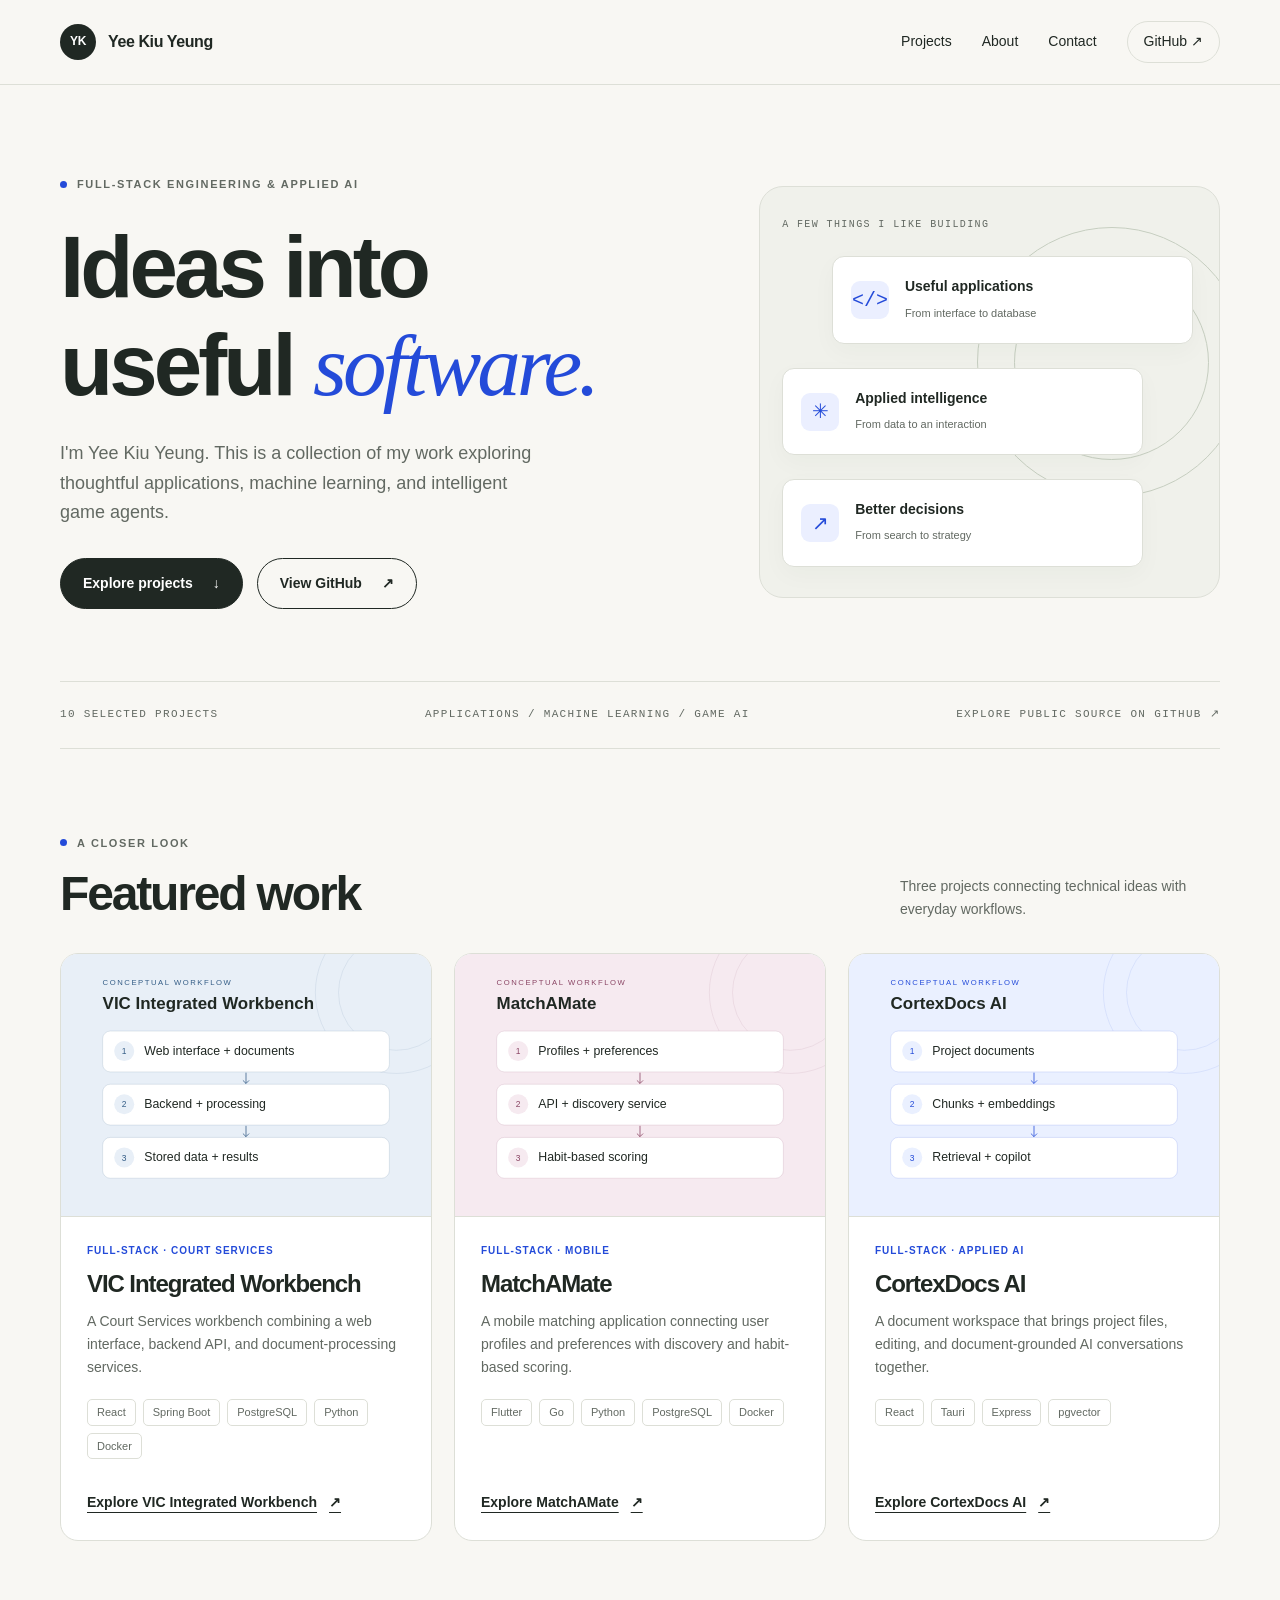
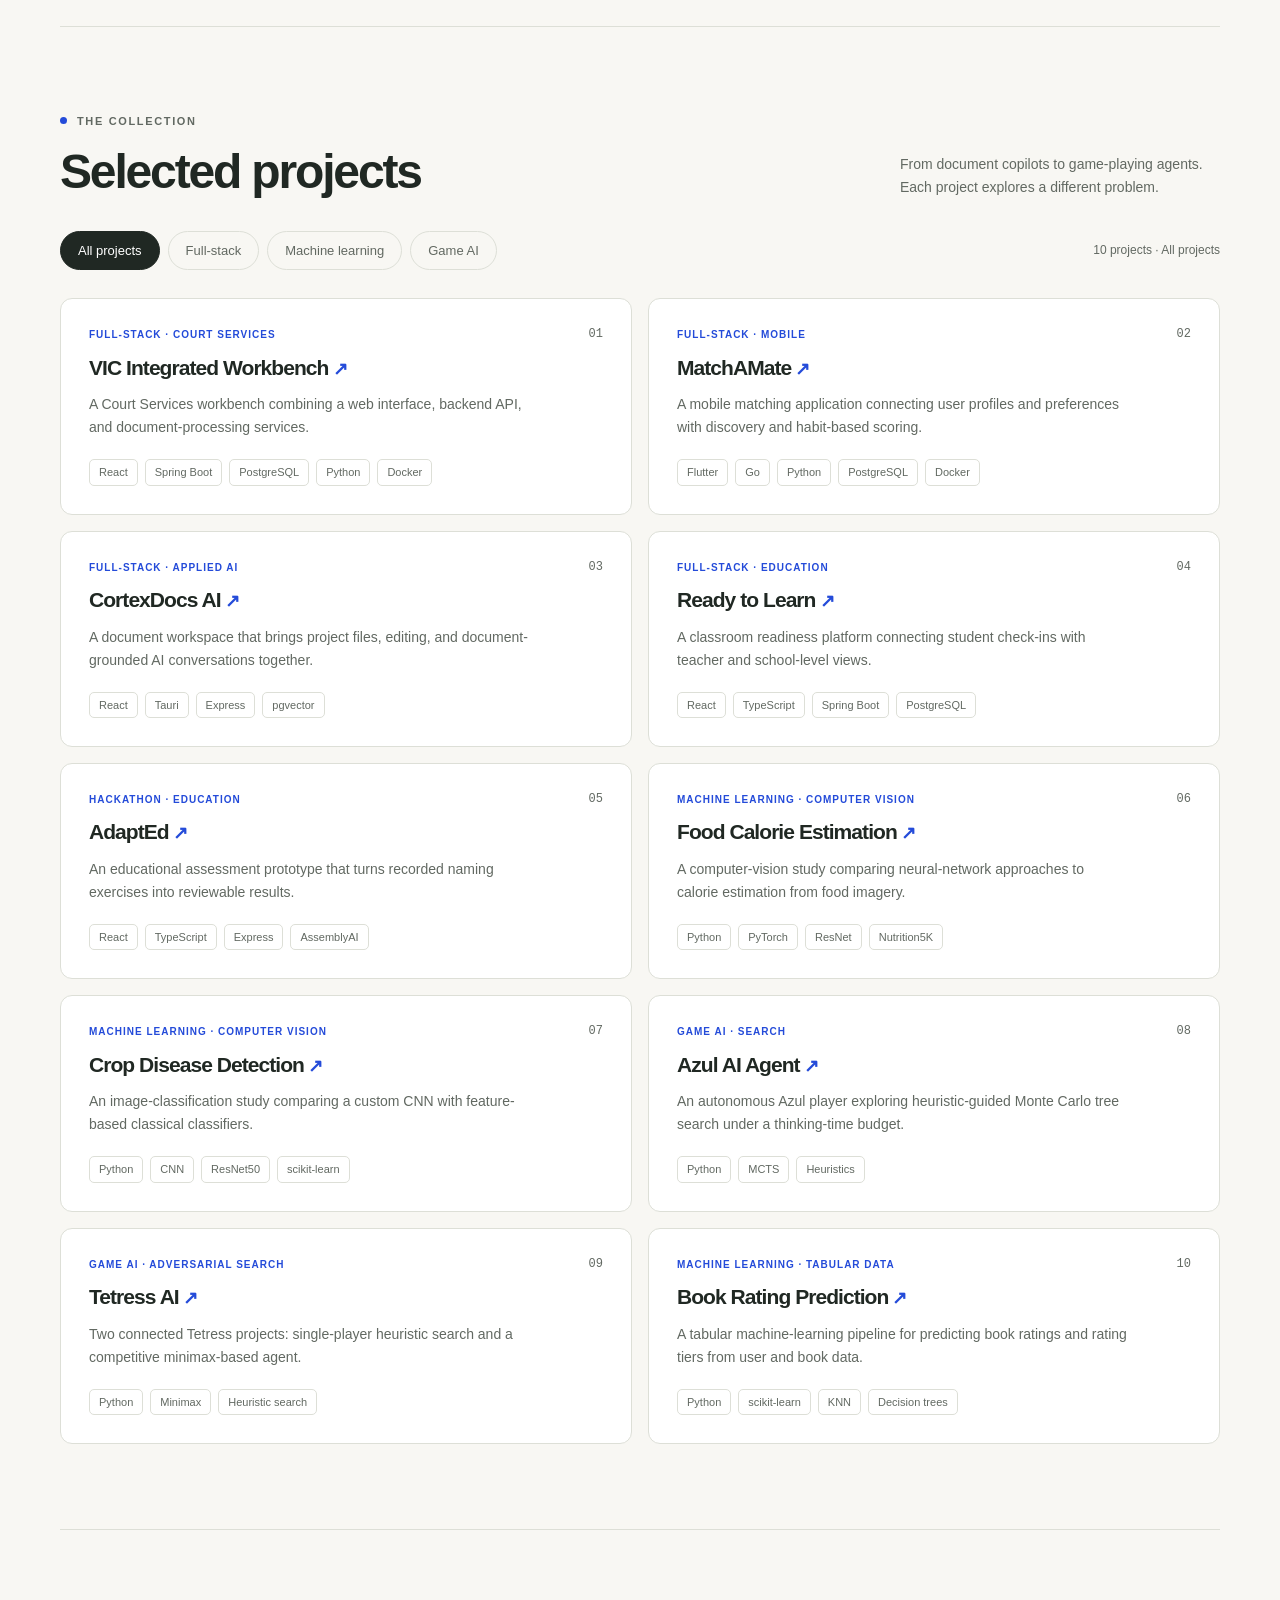
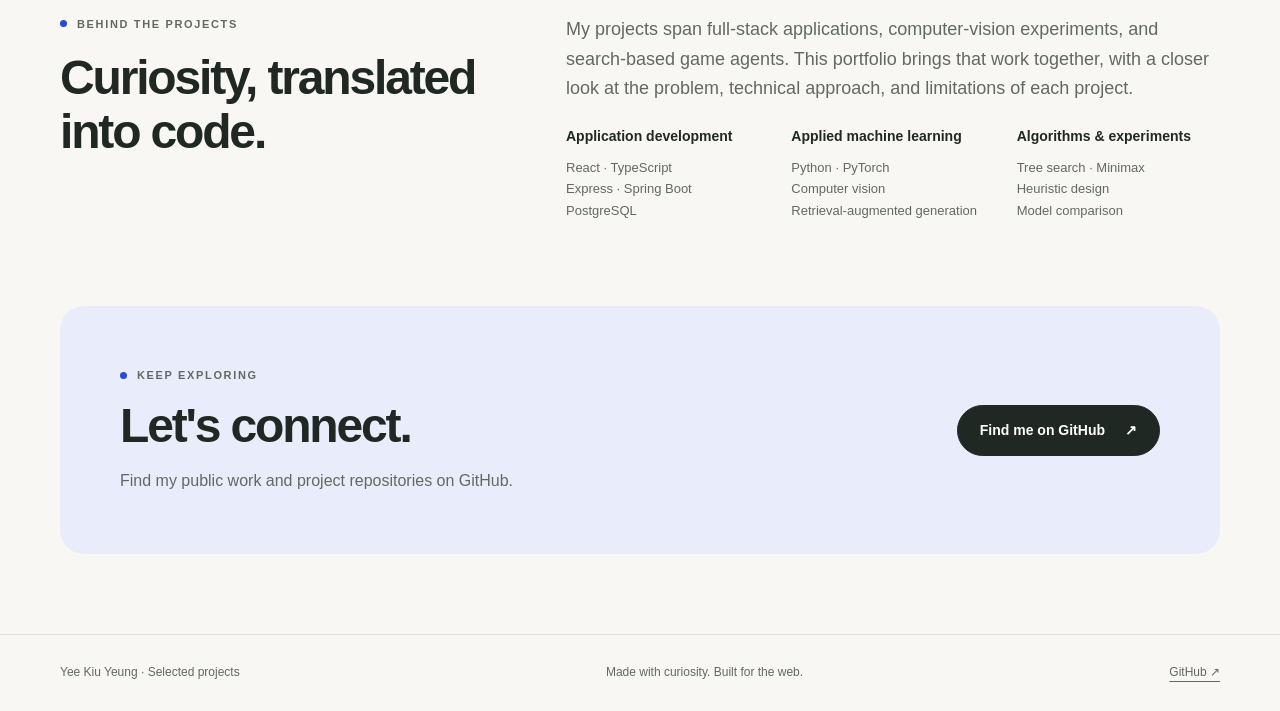
==== commit ade725b7: "update featured work" ====
--- a/index.html
+++ b/index.html
@@ -45,14 +45,14 @@
       </section>
       <div class="intro-strip"><span>10 selected projects</span><span>Applications / Machine learning / Game AI</span><span>Explore public source on GitHub ↗</span></div>
       <section class="section" aria-labelledby="featured-title"><div class="section-heading"><div><div class="eyebrow">A closer look</div><h2 id="featured-title">Featured work</h2></div><p>Three projects connecting technical ideas with everyday workflows.</p></div><div class="featured-grid"><article class="featured-card">
+      <div class="project-visual"><img src="./assets/images/vic-integrated-workbench.svg" alt="Conceptual workflow: Web interface + documents → Backend + processing → Stored data + results" width="480" height="340" loading="lazy"></div>
+      <div class="featured-body"><span class="category-label">Full-stack · Court Services</span><h3>VIC Integrated Workbench</h3><p>A Court Services workbench combining a web interface, backend API, and document-processing services.</p><ul class="tags" aria-label="Technologies"><li>React</li><li>Spring Boot</li><li>PostgreSQL</li><li>Python</li><li>Docker</li></ul><a class="text-link" href="./projects/vic-integrated-workbench.html">Explore VIC Integrated Workbench <span aria-hidden="true">↗</span></a></div>
+    </article><article class="featured-card">
+      <div class="project-visual"><img src="./assets/images/matchamate.svg" alt="Conceptual workflow: Profiles + preferences → API + discovery service → Habit-based scoring" width="480" height="340" loading="lazy"></div>
+      <div class="featured-body"><span class="category-label">Full-stack · Mobile</span><h3>MatchAMate</h3><p>A mobile matching application connecting user profiles and preferences with discovery and habit-based scoring.</p><ul class="tags" aria-label="Technologies"><li>Flutter</li><li>Go</li><li>Python</li><li>PostgreSQL</li><li>Docker</li></ul><a class="text-link" href="./projects/matchamate.html">Explore MatchAMate <span aria-hidden="true">↗</span></a></div>
+    </article><article class="featured-card">
       <div class="project-visual"><img src="./assets/images/cortexdocs.svg" alt="Conceptual workflow: Project documents → Chunks + embeddings → Retrieval + copilot" width="480" height="340" loading="lazy"></div>
       <div class="featured-body"><span class="category-label">Full-stack · Applied AI</span><h3>CortexDocs AI</h3><p>A document workspace that brings project files, editing, and document-grounded AI conversations together.</p><ul class="tags" aria-label="Technologies"><li>React</li><li>Tauri</li><li>Express</li><li>pgvector</li></ul><a class="text-link" href="./projects/cortexdocs.html">Explore CortexDocs AI <span aria-hidden="true">↗</span></a></div>
-    </article><article class="featured-card">
-      <div class="project-visual"><img src="./assets/images/ready-to-learn.svg" alt="Conceptual workflow: Live check-in → Readiness ratings → Classroom insights" width="480" height="340" loading="lazy"></div>
-      <div class="featured-body"><span class="category-label">Full-stack · Education</span><h3>Ready to Learn</h3><p>A classroom readiness platform connecting student check-ins with teacher and school-level views.</p><ul class="tags" aria-label="Technologies"><li>React</li><li>TypeScript</li><li>Spring Boot</li><li>PostgreSQL</li></ul><a class="text-link" href="./projects/ready-to-learn.html">Explore Ready to Learn <span aria-hidden="true">↗</span></a></div>
-    </article><article class="featured-card">
-      <div class="project-visual"><img src="./assets/images/adapted.svg" alt="Conceptual workflow: Naming exercise → Audio transcription → Scoring + review" width="480" height="340" loading="lazy"></div>
-      <div class="featured-body"><span class="category-label">Hackathon · Education</span><h3>AdaptEd</h3><p>An educational assessment prototype that turns recorded naming exercises into reviewable results.</p><ul class="tags" aria-label="Technologies"><li>React</li><li>TypeScript</li><li>Express</li><li>AssemblyAI</li></ul><a class="text-link" href="./projects/adapted.html">Explore AdaptEd <span aria-hidden="true">↗</span></a></div>
     </article></div></section>
       <section class="section all-projects" id="projects" aria-labelledby="projects-title"><div class="section-heading"><div><div class="eyebrow">The collection</div><h2 id="projects-title">Selected projects</h2></div><p>From document copilots to game-playing agents. Each project explores a different problem.</p></div>
         <div class="filter-bar"><div class="filters" data-filters role="group" aria-label="Filter projects by category" hidden>
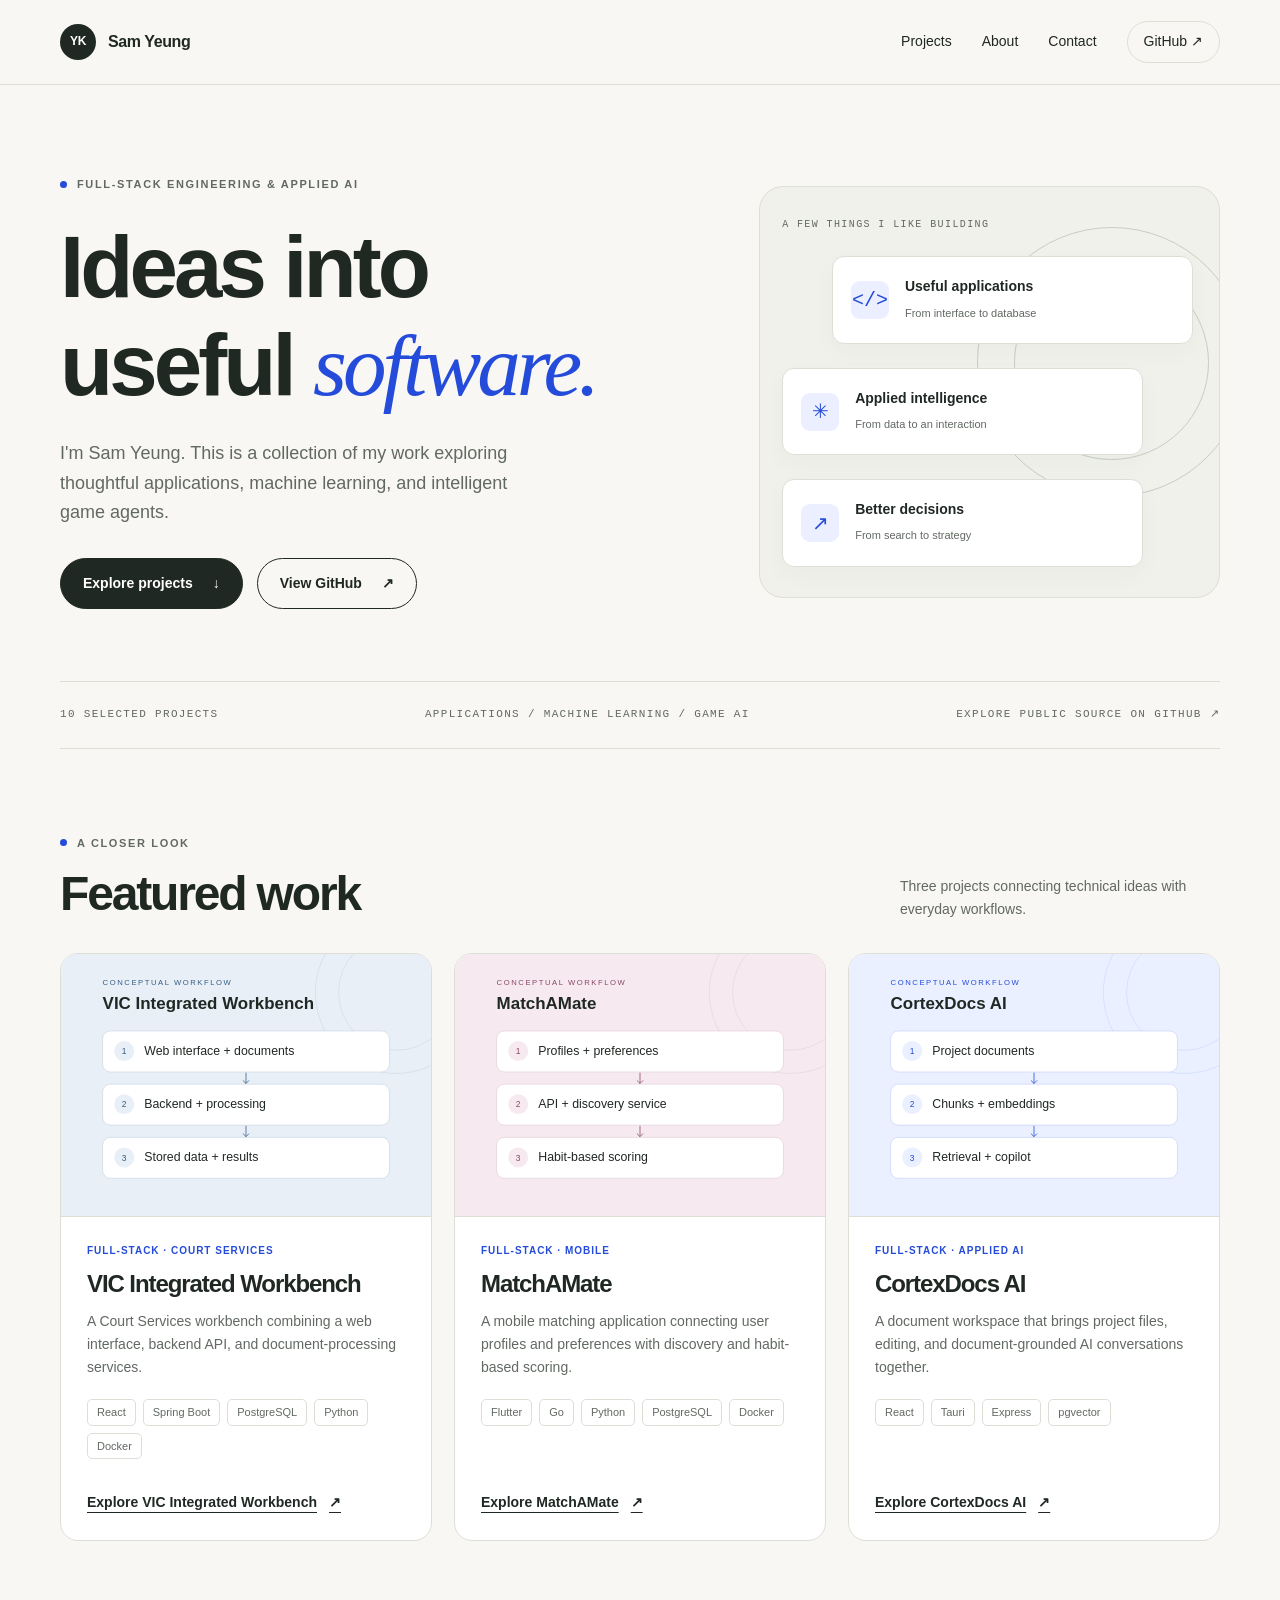
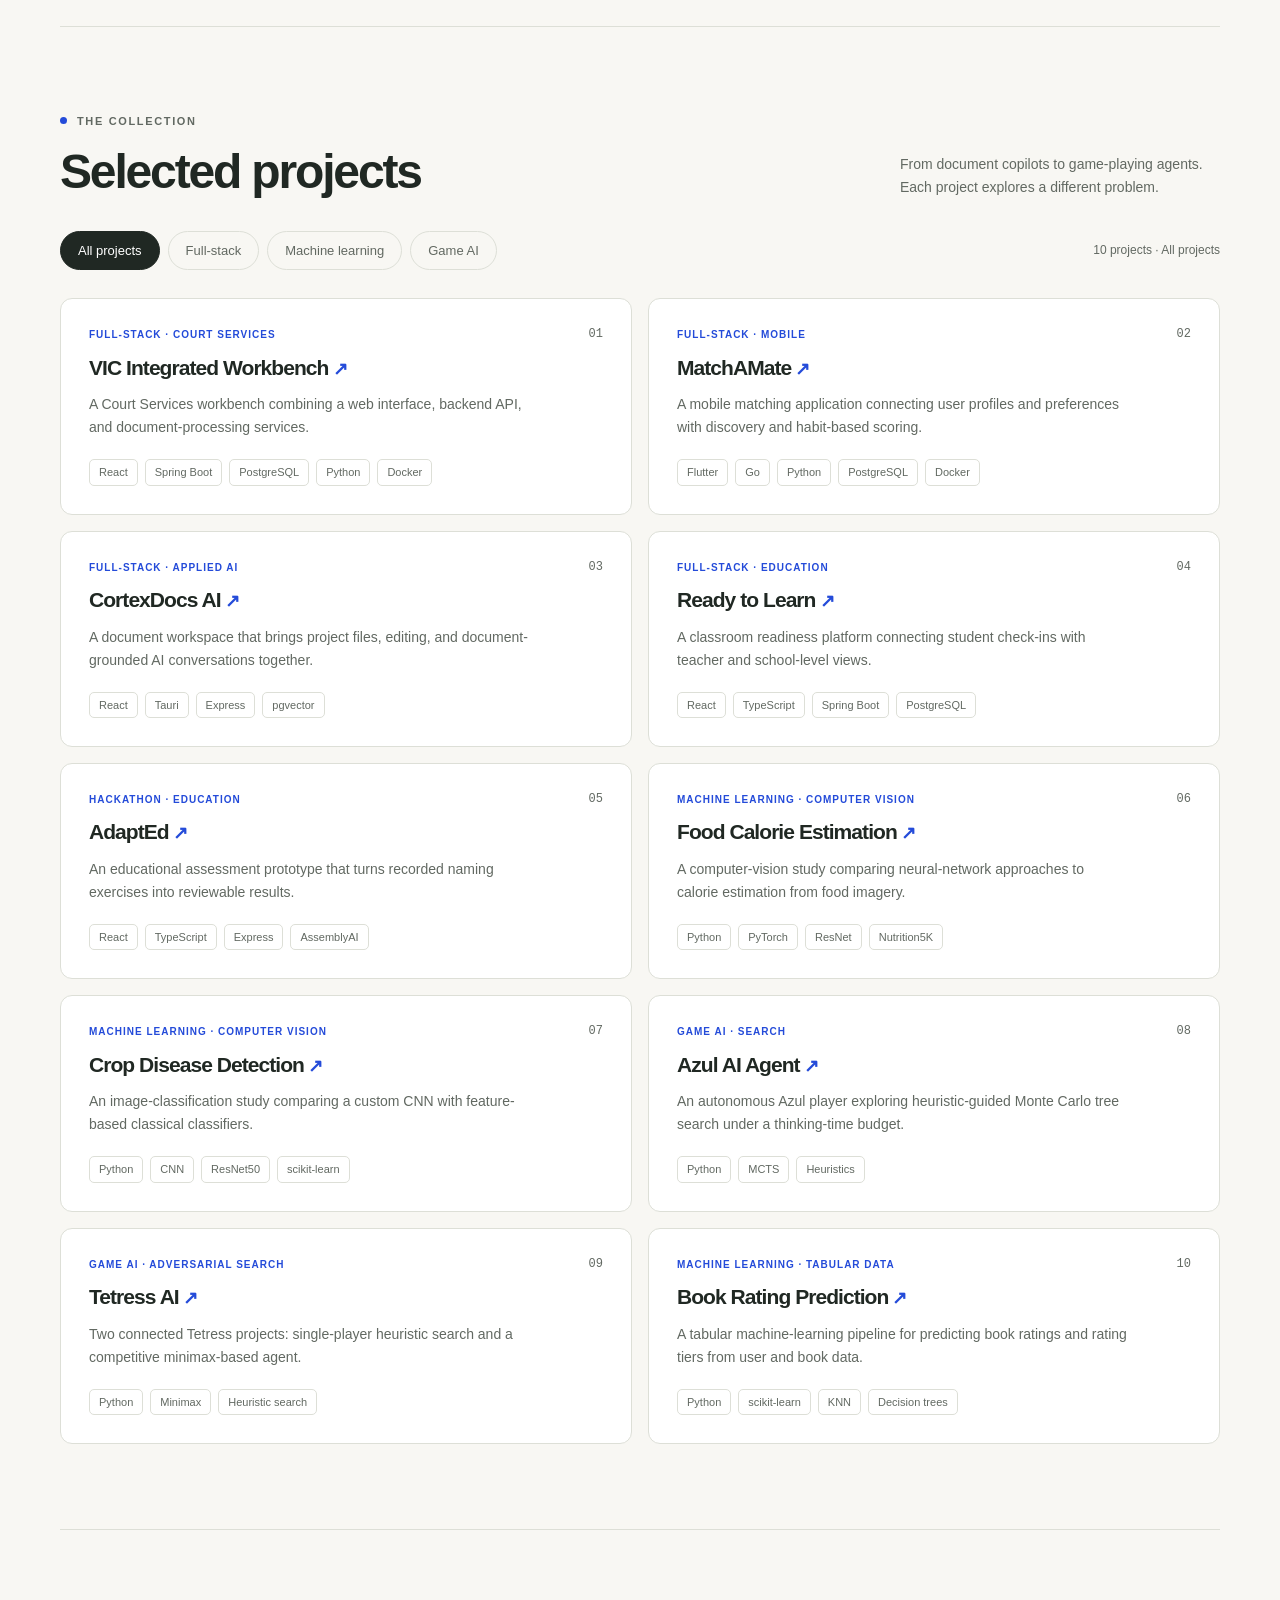
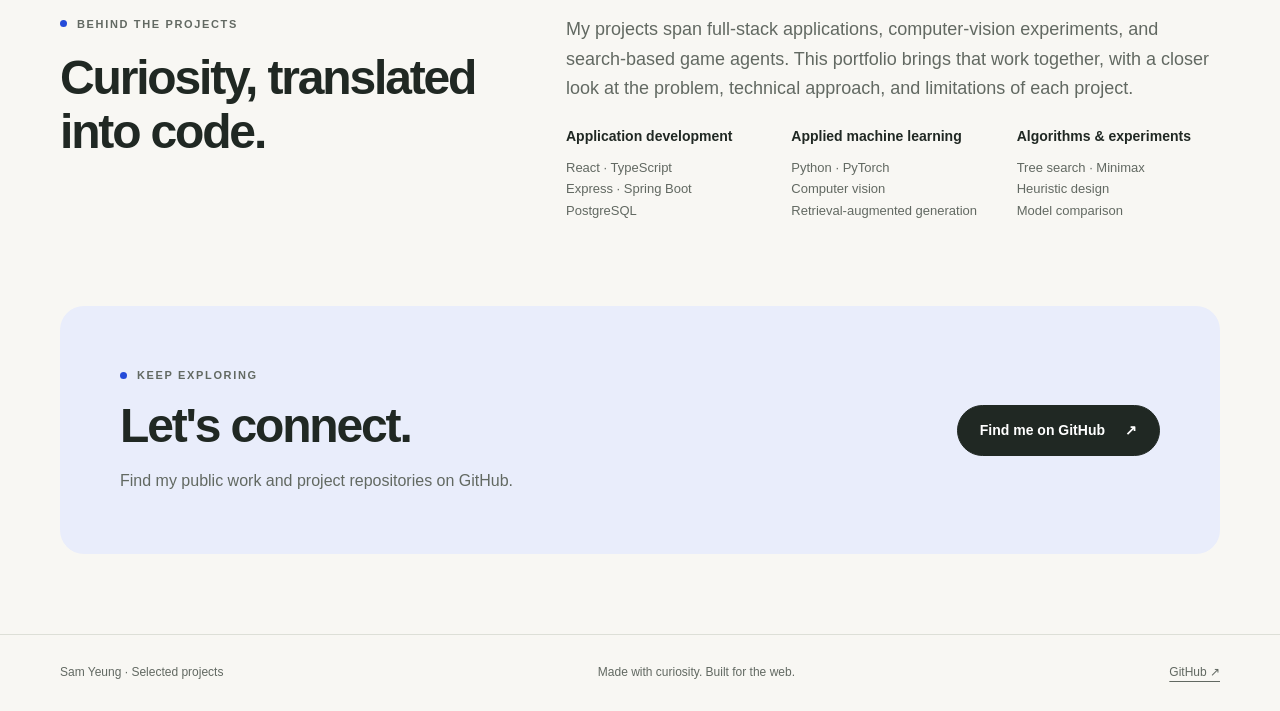
==== commit 9cbd261c: "revise content" ====
--- a/index.html
+++ b/index.html
@@ -3,15 +3,15 @@
 <head>
   <meta charset="utf-8">
   <meta name="viewport" content="width=device-width, initial-scale=1">
-  <meta name="description" content="Explore Yee Kiu Yeung’s portfolio of full-stack applications, applied machine learning, and intelligent game agents.">
+  <meta name="description" content="Explore Sam Yeung’s portfolio of full-stack applications, applied machine learning, and intelligent game agents.">
   <meta name="theme-color" content="#f8f7f3">
-  <title>Full-stack engineering &amp; applied AI | Yee Kiu Yeung</title>
+  <title>Full-stack engineering &amp; applied AI | Sam Yeung</title>
   <link rel="canonical" href="https://yeungeqq.github.io/personal_website/">
   <meta property="og:type" content="website">
-  <meta property="og:title" content="Full-stack engineering &amp; applied AI | Yee Kiu Yeung">
-  <meta property="og:description" content="Explore Yee Kiu Yeung’s portfolio of full-stack applications, applied machine learning, and intelligent game agents.">
+  <meta property="og:title" content="Full-stack engineering &amp; applied AI | Sam Yeung">
+  <meta property="og:description" content="Explore Sam Yeung’s portfolio of full-stack applications, applied machine learning, and intelligent game agents.">
   <meta property="og:url" content="https://yeungeqq.github.io/personal_website/">
-  <meta property="og:site_name" content="Yee Kiu Yeung — Portfolio">
+  <meta property="og:site_name" content="Sam Yeung — Portfolio">
   <meta name="twitter:card" content="summary">
   <link rel="icon" href="./assets/images/favicon.svg" type="image/svg+xml">
   <link rel="stylesheet" href="./assets/css/styles.css">
@@ -21,7 +21,7 @@
   <a class="skip-link" href="#main">Skip to content</a>
   <header class="site-header">
     <div class="wrap header-inner">
-      <a class="brand" href="./index.html" aria-label="Yee Kiu Yeung, home"><span class="monogram" aria-hidden="true">YK</span>Yee Kiu Yeung</a>
+      <a class="brand" href="./index.html" aria-label="Sam Yeung, home"><span class="monogram" aria-hidden="true">YK</span>Sam Yeung</a>
       <button class="menu-toggle" type="button" data-menu-toggle aria-expanded="false" aria-controls="site-navigation" hidden>Menu</button>
       <nav class="site-nav" id="site-navigation" aria-label="Main navigation">
         <a href="./index.html#projects">Projects</a><a href="./index.html#about">About</a><a href="./index.html#contact">Contact</a>
@@ -34,7 +34,7 @@
       <section class="hero" aria-labelledby="intro-title">
         <div class="hero-copy"><div class="eyebrow">Full-stack engineering &amp; applied AI</div>
           <h1 id="intro-title">Ideas into<br>useful <em>software.</em></h1>
-          <p>I'm Yee Kiu Yeung. This is a collection of my work exploring thoughtful applications, machine learning, and intelligent game agents.</p>
+          <p>I'm Sam Yeung. This is a collection of my work exploring thoughtful applications, machine learning, and intelligent game agents.</p>
           <div class="actions"><a class="button primary" href="#projects">Explore projects <span aria-hidden="true">↓</span></a><a class="button" href="https://github.com/yeungeqq">View GitHub <span aria-hidden="true">↗</span></a></div>
         </div>
         <div class="hero-art" aria-hidden="true"><div class="art-label">A FEW THINGS I LIKE BUILDING</div><div class="orbit"></div><div class="orbit second"></div>
@@ -82,6 +82,6 @@
       <section class="section about" id="about" aria-labelledby="about-title"><div><div class="eyebrow">Behind the projects</div><h2 id="about-title">Curiosity, translated<br>into code.</h2></div><div class="about-copy"><p>My projects span full-stack applications, computer-vision experiments, and search-based game agents. This portfolio brings that work together, with a closer look at the problem, technical approach, and limitations of each project.</p><div class="skills"><div><h3>Application development</h3><p>React · TypeScript<br>Express · Spring Boot<br>PostgreSQL</p></div><div><h3>Applied machine learning</h3><p>Python · PyTorch<br>Computer vision<br>Retrieval-augmented generation</p></div><div><h3>Algorithms &amp; experiments</h3><p>Tree search · Minimax<br>Heuristic design<br>Model comparison</p></div></div></div></section>
       <section class="contact" id="contact" aria-labelledby="contact-title"><div><div class="eyebrow">Keep exploring</div><h2 id="contact-title">Let's connect.</h2><p>Find my public work and project repositories on GitHub.</p></div><a class="button primary" href="https://github.com/yeungeqq">Find me on GitHub <span aria-hidden="true">↗</span></a></section>
     </div></main>
-  <footer class="site-footer"><div class="wrap footer-inner"><span>Yee Kiu Yeung · Selected projects</span><span>Made with curiosity. Built for the web.</span><a href="https://github.com/yeungeqq">GitHub ↗</a></div></footer>
+  <footer class="site-footer"><div class="wrap footer-inner"><span>Sam Yeung · Selected projects</span><span>Made with curiosity. Built for the web.</span><a href="https://github.com/yeungeqq">GitHub ↗</a></div></footer>
 </body>
 </html>
